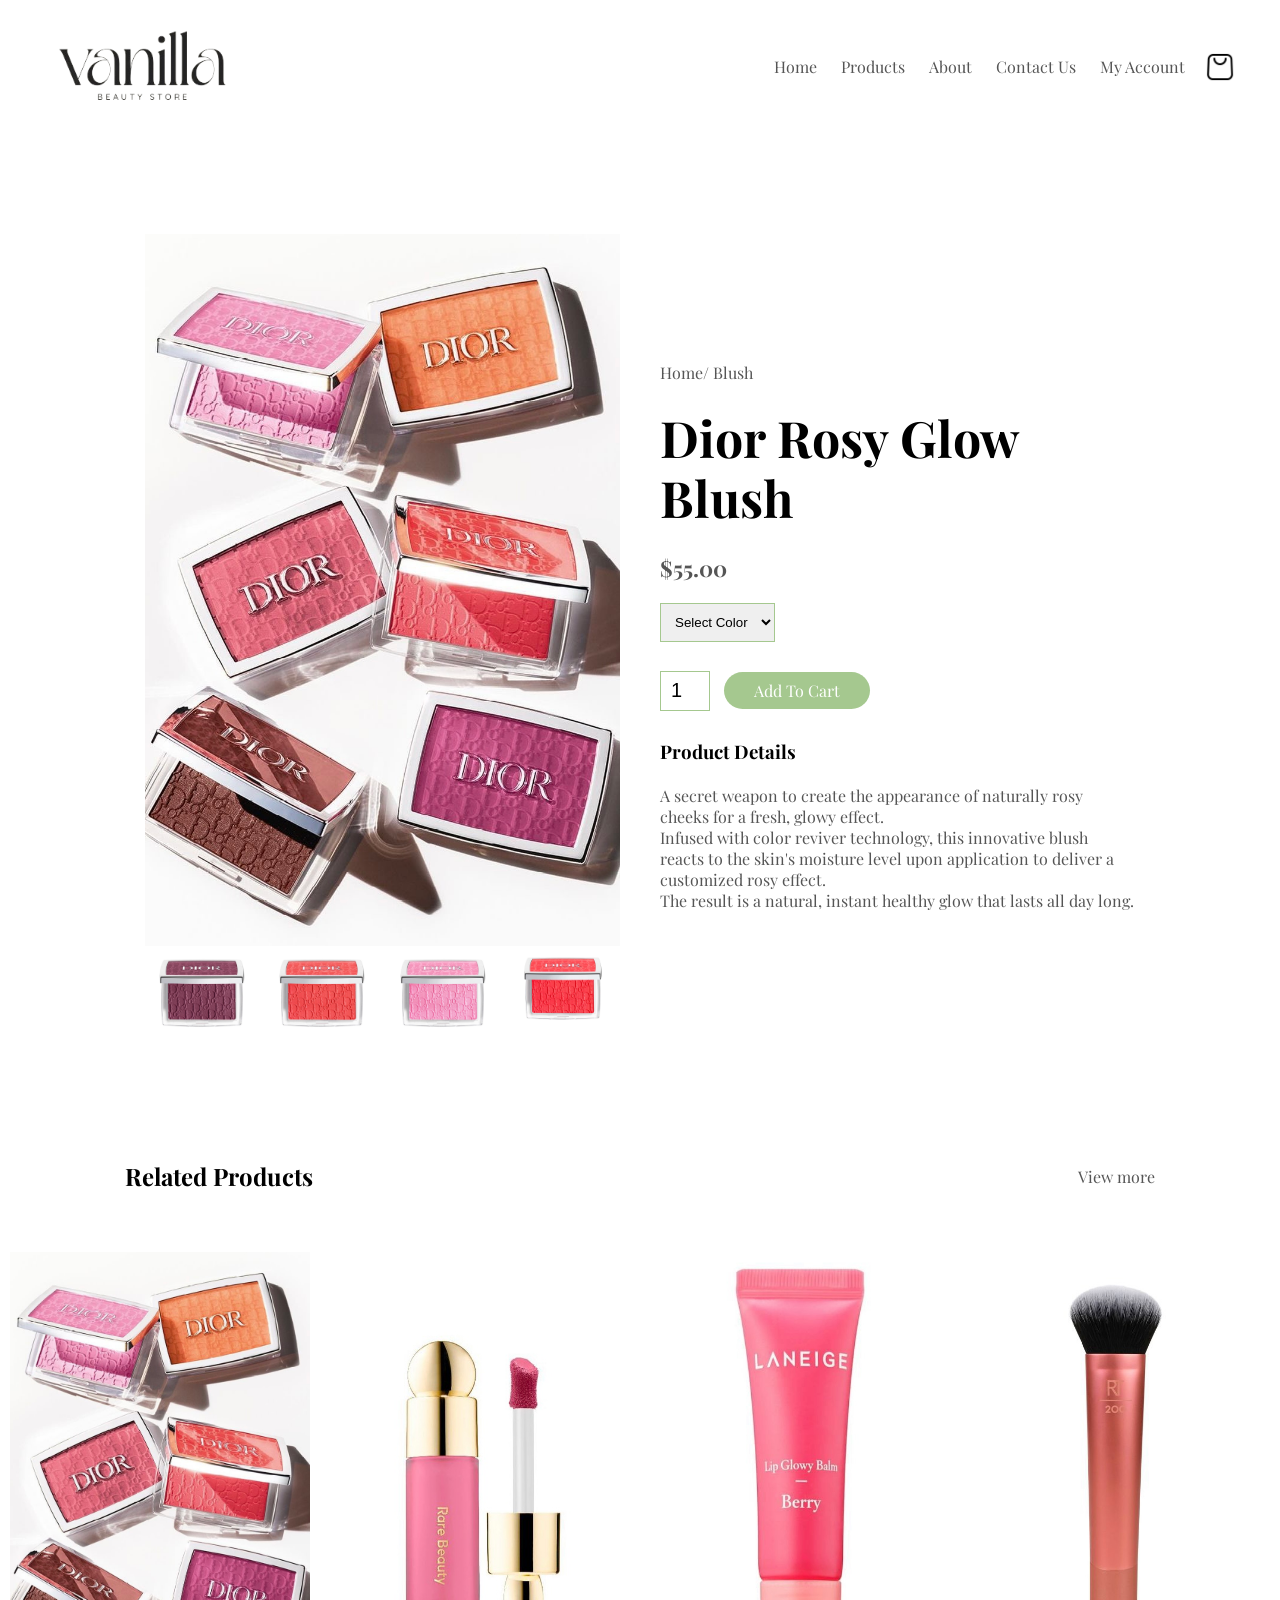
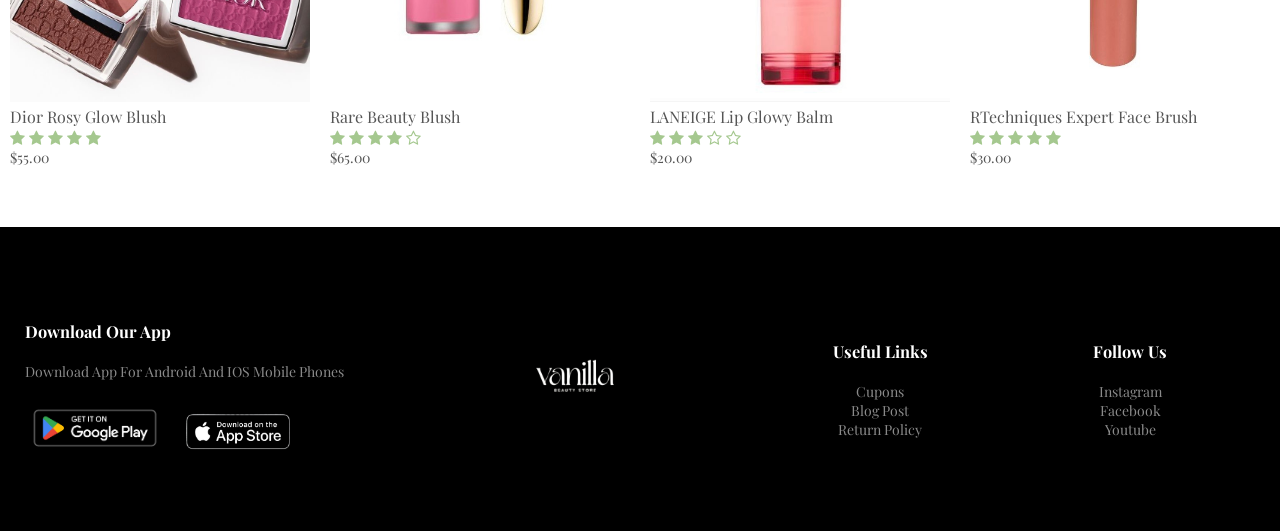
==== product-details.html @ 19672232 "Frontend commit" ====
<!DOCTYPE html>
<html lang="en">
<head>
    <meta charset="UTF-8">
    <meta name="viewport" content="width=device-width, initial-scale=1.0">
    <title>Product Details | E-Commerce Webiste </title>
    <link rel="stylesheet" href="style.css">
    <link rel="preconnect" href="https://fonts.googleapis.com">
<link rel="preconnect" href="https://fonts.gstatic.com" crossorigin>
<link href="https://fonts.googleapis.com/css2?family=Playfair+Display:ital,wght@0,400..900;1,400..900&family=Poppins:wght@300;400;500;600;700&display=swap" rel="stylesheet">
<link rel="stylesheet" href="https://stackpath.bootstrapcdn.com/font-awesome/4.7.0/css/font-awesome.min.css">

</head>
<body>
    <div class="header">
    <div class="container">
        <div class="navbar">
        
            <div class="logo">
    
                <img src="images/logo.png" width="200px">
            </div>
           <nav>
           <ul>
            <li><a href="">Home</a></li>
            <li><a href="">Products</a></li>
            <li><a href="">About</a></li>
            <li><a href="">Contact Us</a></li>
            <li><a href="">My Account</a></li>
           </ul>
           </nav>
           <img src="images/shopping-bag.png" width="30px" height="30px">
            </div>
    </div>
</div>
<!--Single Product Details-->
<div class="small-container single-product">
    <div class="row">
        <div class="col-2">
            <img src="images/IMG_8344.jpg" width="100%" id="Produtc-img">
            <div class="small-img-row">
                <div class="small-img-col">
                    <img src="images/IMG_8360.JPG" width="100%" class="small-img">
                </div>
                <div class="small-img-col">
                    <img src="images/IMG_8361.JPG" width="100%" class="small-img">
                </div>
                <div class="small-img-col">
                    <img src="images/IMG_8362.JPG" width="100%" class="small-img">
                </div>
                <div class="small-img-col">
                    <img src="images/IMG_8364.JPG" width="100%" class="small-img">
                </div>
            </div>
        </div>

        <div class="col-2">
            <p>Home/ Blush</p>
            <h1>Dior Rosy Glow Blush</h1>
            <h4>$55.00</h4>
            <select>
                <option>Select Color</option>
                 <option >Mahagony</option>
                 <option >Berry</option>
                 <option >Coral</option>
                 <option >Rosewood</option>
                 <option >Pink</option>
                 <option >Cherry</option>
            </select>
            <input type="number" value="1">
            <a href=""class="btn">Add To Cart</a>
            <h3>Product Details</h3>
            <br>
            <p>A secret weapon to create the appearance of naturally rosy cheeks for a fresh, glowy effect.<br>
                Infused with color reviver technology, this innovative blush reacts to the skin's moisture level upon application to deliver a customized rosy effect. <br>
                The result is a natural, instant healthy glow that lasts all day long.</p>
        </div>
    </div>
</div>
<div class="small-container">
    <div class="row row-2">
        <h2>Related Products</h2>
        <p>View more</p>


    </div>
</div>

    <div class="small-container">
      </div>
        <div class="row">
            <div class="col-4">
                <img src="images/IMG_8344.jpg">
                <h4>Dior Rosy Glow Blush</h4>
                <div class="rating">
                    <i class="fa fa-star" aria-hidden="true"></i>
                    <i class="fa fa-star" aria-hidden="true"></i>
                    <i class="fa fa-star" aria-hidden="true"></i>
                    <i class="fa fa-star" aria-hidden="true"></i>
                    <i class="fa fa-star" aria-hidden="true"></i>

                </div>
                <p>$55.00</p>
            
    </div>
    <div class="col-4">
        <img src="images/image2-rarebeuty.jpg">
        <h4>Rare Beauty Blush</h4>
        <div class="rating">
            <i class="fa fa-star" aria-hidden="true"></i>
            <i class="fa fa-star" aria-hidden="true"></i>
            <i class="fa fa-star" aria-hidden="true"></i>
            <i class="fa fa-star" aria-hidden="true"></i>
            <i class="fa fa-star-o" aria-hidden="true"></i>

        </div>
        <p>$65.00</p>
    
</div>
<div class="col-4">
    <img src="images/image-3-fetprod.jpg">
    <h4>LANEIGE Lip Glowy Balm</h4>
    <div class="rating">
        <i class="fa fa-star" aria-hidden="true"></i>
        <i class="fa fa-star" aria-hidden="true"></i>
        <i class="fa fa-star" aria-hidden="true"></i>
        <i class="fa fa-star-o" aria-hidden="true"></i>
        <i class="fa fa-star-o" aria-hidden="true"></i>

    </div>
    <p>$20.00</p>

</div>
<div class="col-4">
    <img src="images/image4-fetprod.jpg">
    <h4>RTechniques Expert Face Brush</h4>
    <div class="rating">
        <i class="fa fa-star" aria-hidden="true"></i>
        <i class="fa fa-star" aria-hidden="true"></i>
        <i class="fa fa-star" aria-hidden="true"></i>
        <i class="fa fa-star" aria-hidden="true"></i>
        <i class="fa fa-star" aria-hidden="true"></i>
        

    </div>
    <p>$30.00</p>
</div>


</div>
</div>
</div>

              <!---Footer-->

<div class="footer">
    <div class="container">
        <div class="row">
            <div class="footercol-1">
                <h3>Download Our App</h3>
                <p>Download App For Android And IOS Mobile Phones</p>
                <div class="app-logo">
                    <img src="images/en_badge_web_generic.png">
                    <img src="images/png-transparent-app-store-apple-google-play-apple-text-logo-mobile-phones-removebg-preview.png">
                </div>
            </div>
            <div class="footercol-2">
                <img src="images/meri_Beauty_store-2-removebg-preview.png">
            </div>
            <div class="footercol-3">
                <h3>Useful Links</h3>
                <ul>
                    <li>Cupons</li>
                    <li>Blog Post</li>
                    <li>Return Policy</li>
                    
                </ul>
            </div>
            <div class="footercol-4">
                <h3>Follow Us</h3>
                <ul>
                    <li>Instagram</li>
                    <li>Facebook</li>
                    <li>Youtube</li>
                    
                </ul>
            </div>
        </div>
    </div>
</div>
</body>
</html>
---- style.css ----
*{

    margin: 0;
    padding: 0;
    box-sizing: border-box;
}

body{
    font-family: "Playfair Display", serif;
}
.navbar {

    display: flex;
    align-items: center;
    padding: 20px;


}

nav{

    flex: 1;
    text-align: right;
}

nav ul{

    display: inline-block;
    list-style: none;

}

nav ul li{

    display: inline-block;
    margin-right: 20px;
}

a {

    text-decoration: none;
    color: #555;
}

p {
    color: #555;
}
.container{

    max-width: 1300px;
    margin: auto;
    padding-left: 25px;
    padding-right: 25px;
}
.row {
  display: flex;
  align-items: center;
  flex-wrap: wrap;
  justify-content: space-around;
}
.col-2 {
    flex-basis: 50%;
    min-width: 300px;

}
.col-2 img {
    max-width: 100%;
    padding: 50px 0;

}

.col-2 h1{

    font-size: 50px;
    line-height: 60px;
    margin: 25px 0;
}
.btn {

    display: inline-block;
    background: #A5C88F;
    color: #fff;
    padding: 8px 30px ;
    margin: 30px 0;
    border-radius: 30px;
    transition: backgeound 0.5;


}
.btn:hover {
    background: #563434;

}
.header{
 background: none;
}
.header row {
    margin-top: 70px;
}
.categories{

    margin: 70px 0;

}

.col-3{
   flex-basis: 30%;
   min-width: 250px;
   margin-bottom: 30px;


}

.col-3 img{
    width: 100%;
}
.small-container {

    max-width: 1080px;
    margin: auto;
    padding-left: 25px;
    padding-right: 25px;

}
.col-4{
    flex-basis: 25%;
    padding: 10px;
    min-width: 200px;
    margin-bottom: 50px;
      

}
.col-4 img{

    width: 100%;
}
.title {
    text-align: center;
    margin: 0 auto 80px;
    position: relative;
    line-height: 60px;
    color: #555;
}
.title::after {
    content: '';
    background: #A5C88F;
    width: 80px;
    height: 5px;
    border-radius: 5px;
    position: absolute;
    bottom: 0;
    left: 50%;
    transform: translateX(-50%);
}

h4{
    color: #555;
    font-weight: normal;
}
.col-4 p{

    font-size: 14px;
}
.rating .fa{
    color: #A5C88F;
}

.col-4:hover{
    transform: translateY(-5px);
}
.offer{
    margin-top: 80px;
    padding: 30px 0;

}
.col-2 .offer-img{
    padding: 50px;

}
small{
    color: #555;
}
.brands{
    margin: 100px auto;

}
.col-5{
    width: 160px;
}
.col-5 img{
    width: 100%;
    cursor: pointer;
    filter: grayscale(100%);
}
.footer{
    background: #000;
    color: #8a8a8a;
    font-size: 14px;
    padding: 60px 0 20px;
   
}
.footer p{
    color:#8a8a8a;
}
.footer h3{
    color: #fff;
    margin-bottom: 20px;
}
.footercol-1, .footercol-2,.footercol-3,.footercol-4{
    min-width: 250px;
    margin-bottom: 20px;
}

.footercol-1{
    flex-basis: 30%;
}
.footercol-2{
    flex: 1;
    text-align: center;
}
.footercol-2 img{
    width: 180px;
    margin-bottom: 20px;

}
.footercol-3,.footercol-4{
    flex-basis: 12%;
    text-align: center;
}
ul{
    list-style-type: none;
}

.app-logo{
    margin-top: 20px;

}
.app-logo img{
    width: 140px;
}
.row-2{
    justify-content: space-between;
    margin: 100px auto 50px;

}
select{
    border: 1px solid #A5C88F;
    padding: 5px;
}
select:focus{
    outline: none;
}
.page-btn{
    margin: 0 auto 80px;
}
.page-btn span{
    display:inline-block;
    border: 1px solid #A5C88F;
    margin-left: 10px;
    width: 40px;
    height: 40px;
    text-align: center;
    line-height: 40px;
    cursor: pointer;
}
.page-btn span:hover{
    background: #A5C88F;
    color: #fff;

}

.single-product{
    margin-top: 80px;

}
.single-product .col-2 img{

    padding: 0;
}

.single-product .col-2{
    padding: 20px;
}
.single-product h4{
    margin: 20px 0;
    font-size: 22px;
    font-weight: bold;

}

.single-product select{
    display: block;
    padding: 10px;
    margin-top: 20px;

}

.single-product input{
    width: 50px;
    height: 40px;
    padding-left: 10px;
    font-size: 20px;
    margin-right: 10px;
    border: 1px solid #A5C88F;
}
input:focus{
    outline: none;
}
.small-img-row{
    display: flex;
    justify-content: space-between;
}
.small-img-col{

    flex-basis: 24%;
    cursor: pointer;



}
.cart-page{
    margin: 80px auto;
}


.tabela {
    width: 100%;
    border-collapse: collapse;
}
.cart-info{
    display: flex;
    flex-wrap: wrap;

}
th{
    text-align: left;
    padding: 5px;
    color: #fff;
    background-color: #A5C88F;
    font-weight: normal;
}
td {
    padding: 10px 5px;
    
}
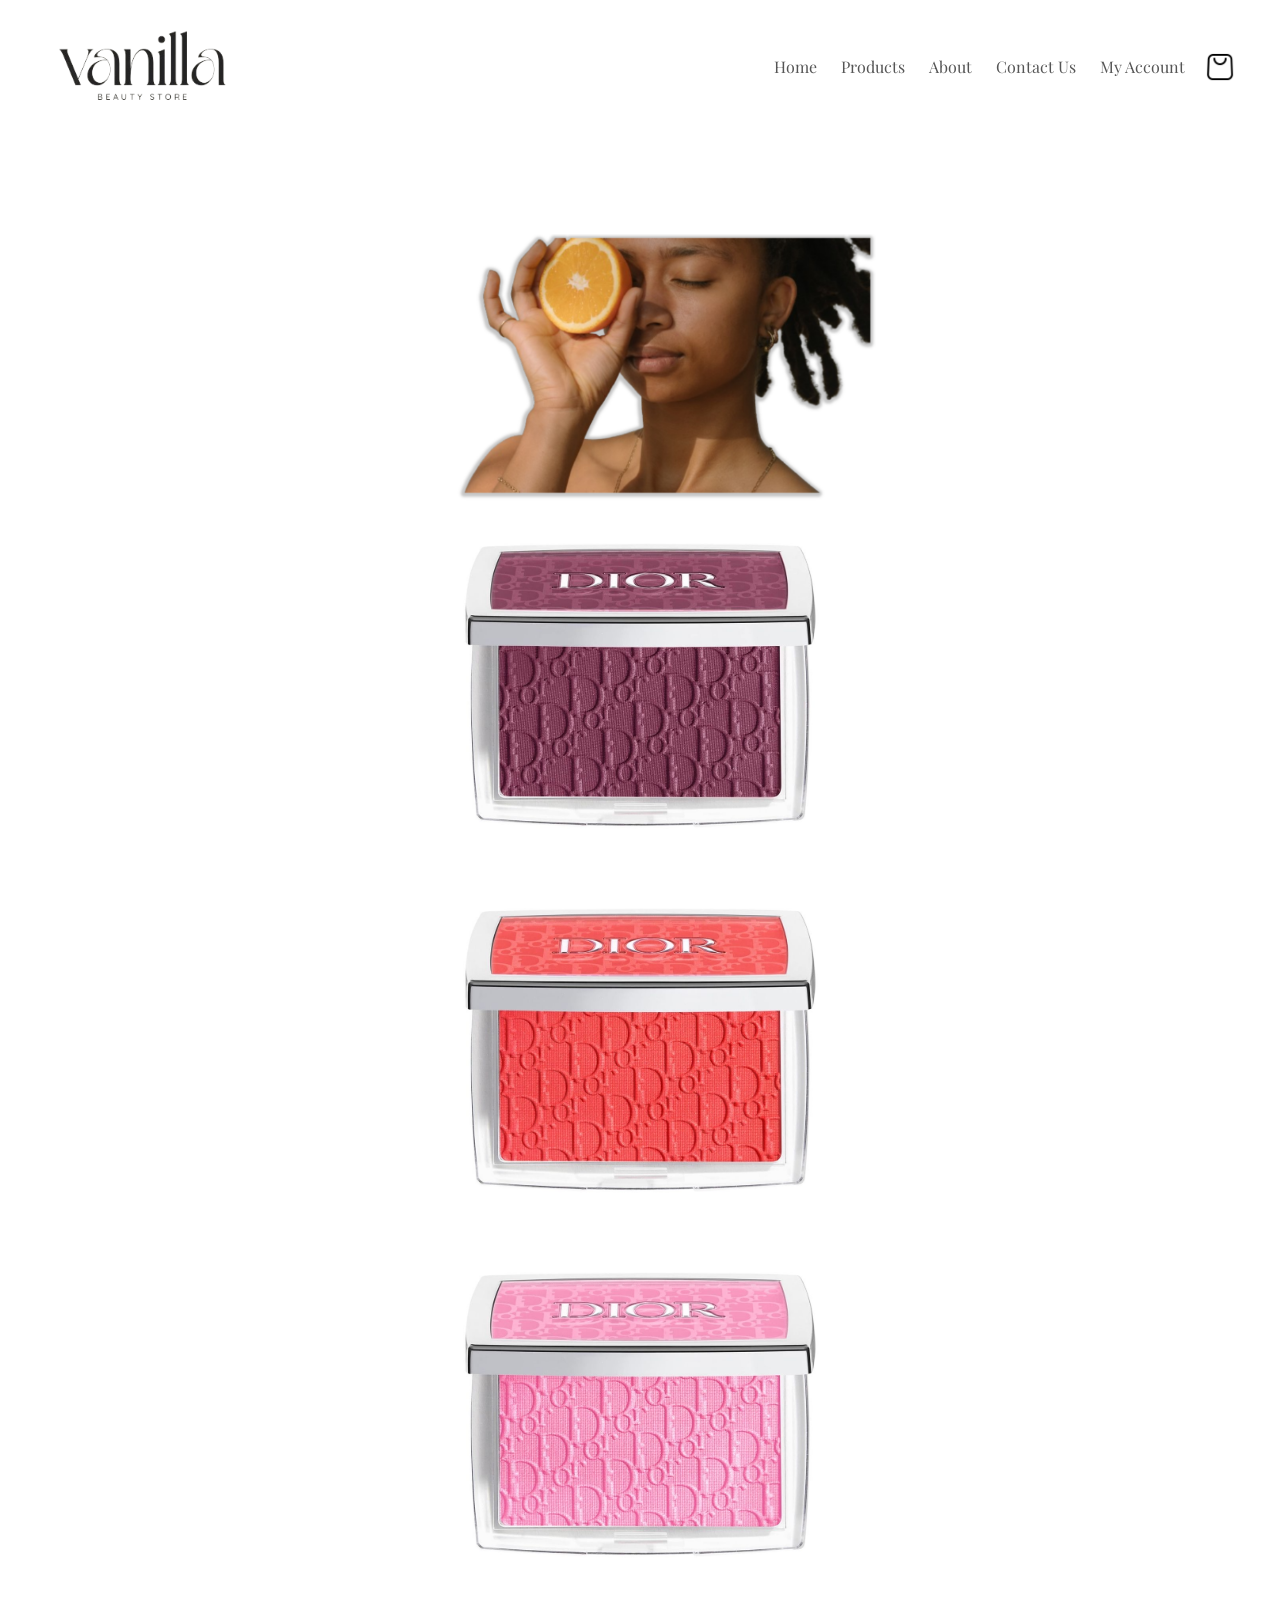
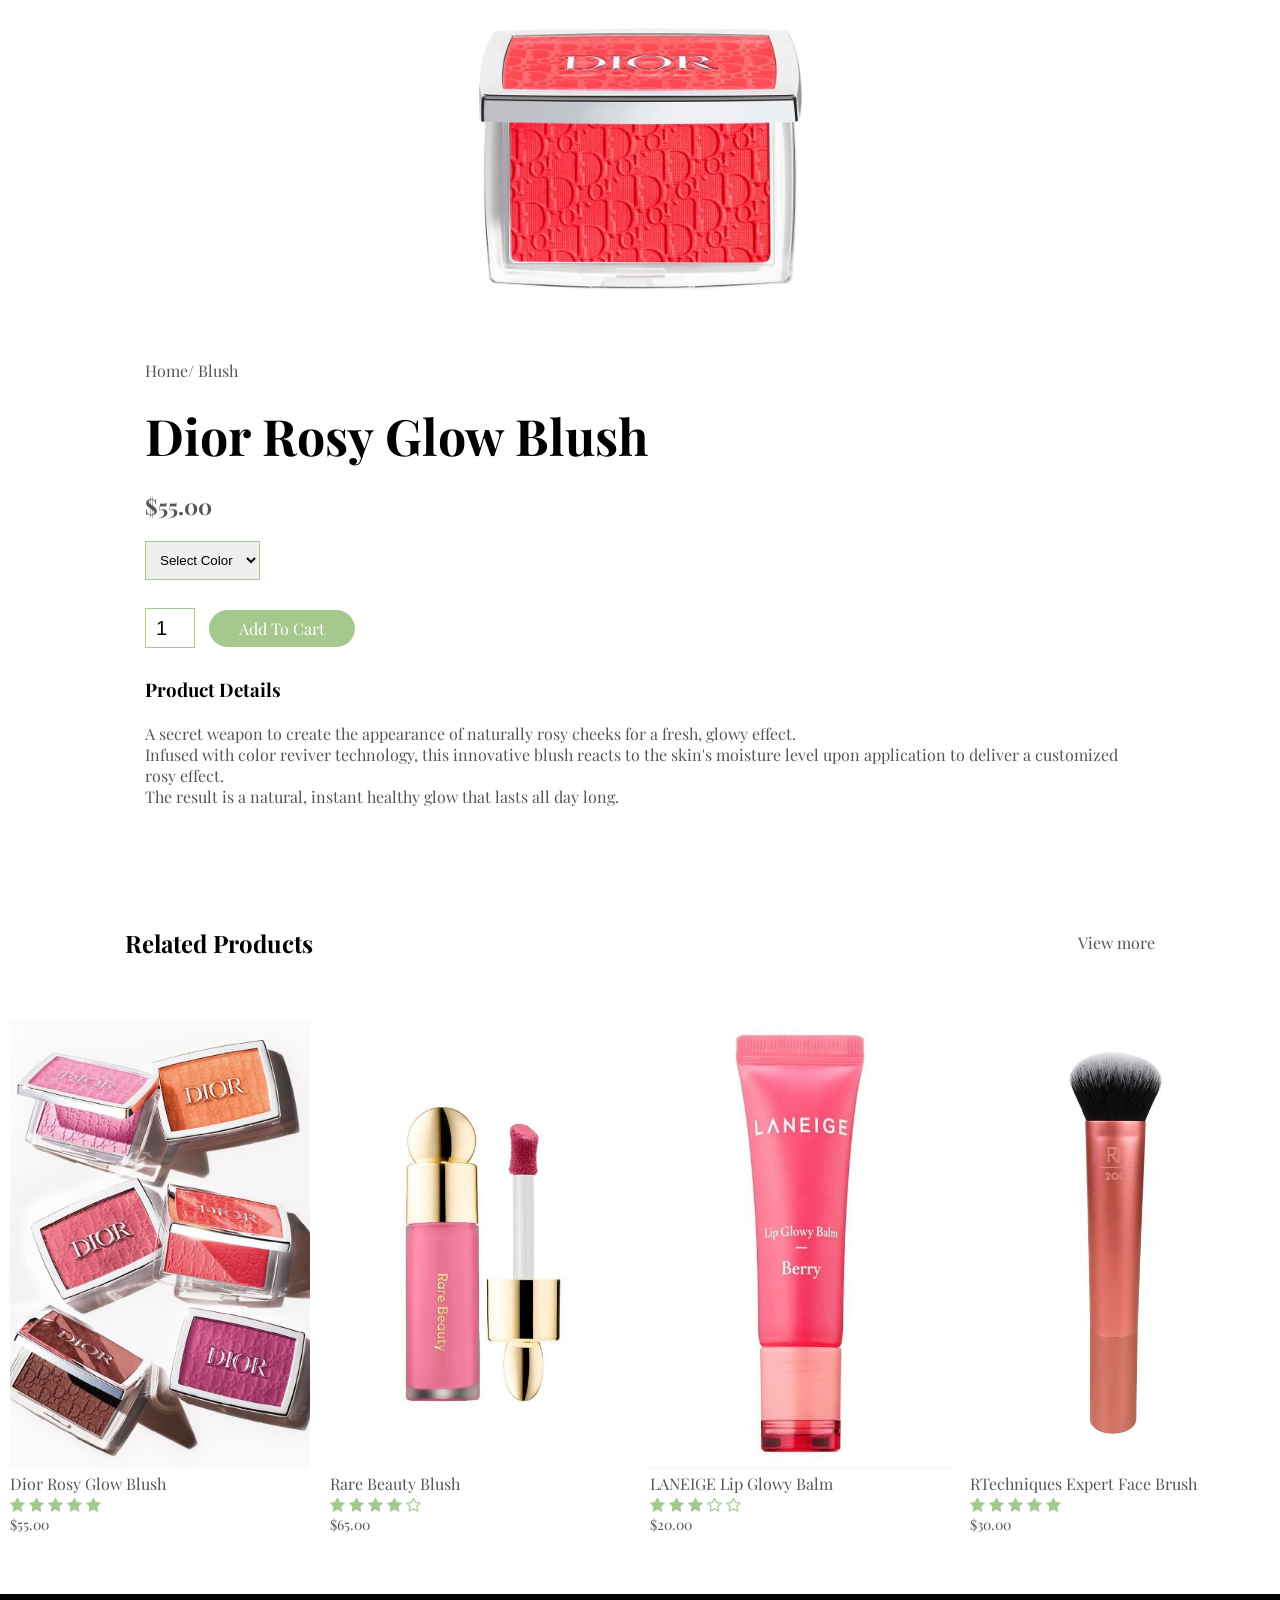
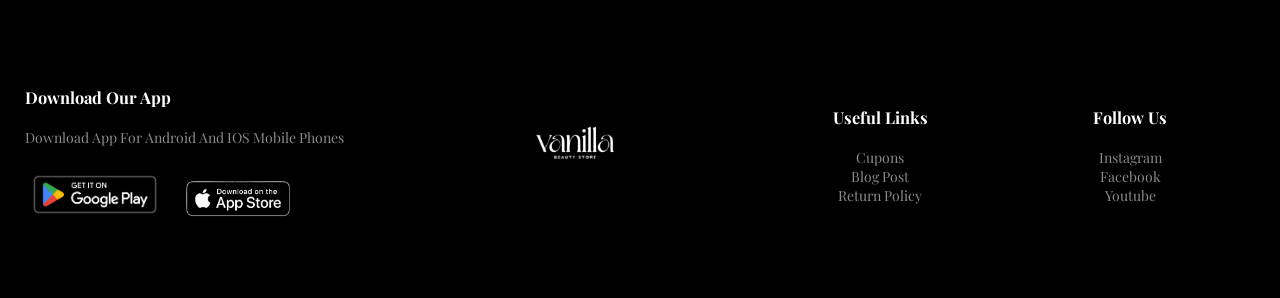
==== commit 88b3fe47: "Merge branch 'main' of https://github.com/merjjjem/E-Commerce-BeautyShop into test1" ====
--- a/product-details.html
+++ b/product-details.html
@@ -37,8 +37,7 @@
 <div class="small-container single-product">
     <div class="row">
         <div class="col-2">
-            <img src="images/IMG_8344.jpg" width="100%" id="Produtc-img">
-            <div class="small-img-row">
+            <img src="images/image1.png">
                 <div class="small-img-col">
                     <img src="images/IMG_8360.JPG" width="100%" class="small-img">
                 </div>
